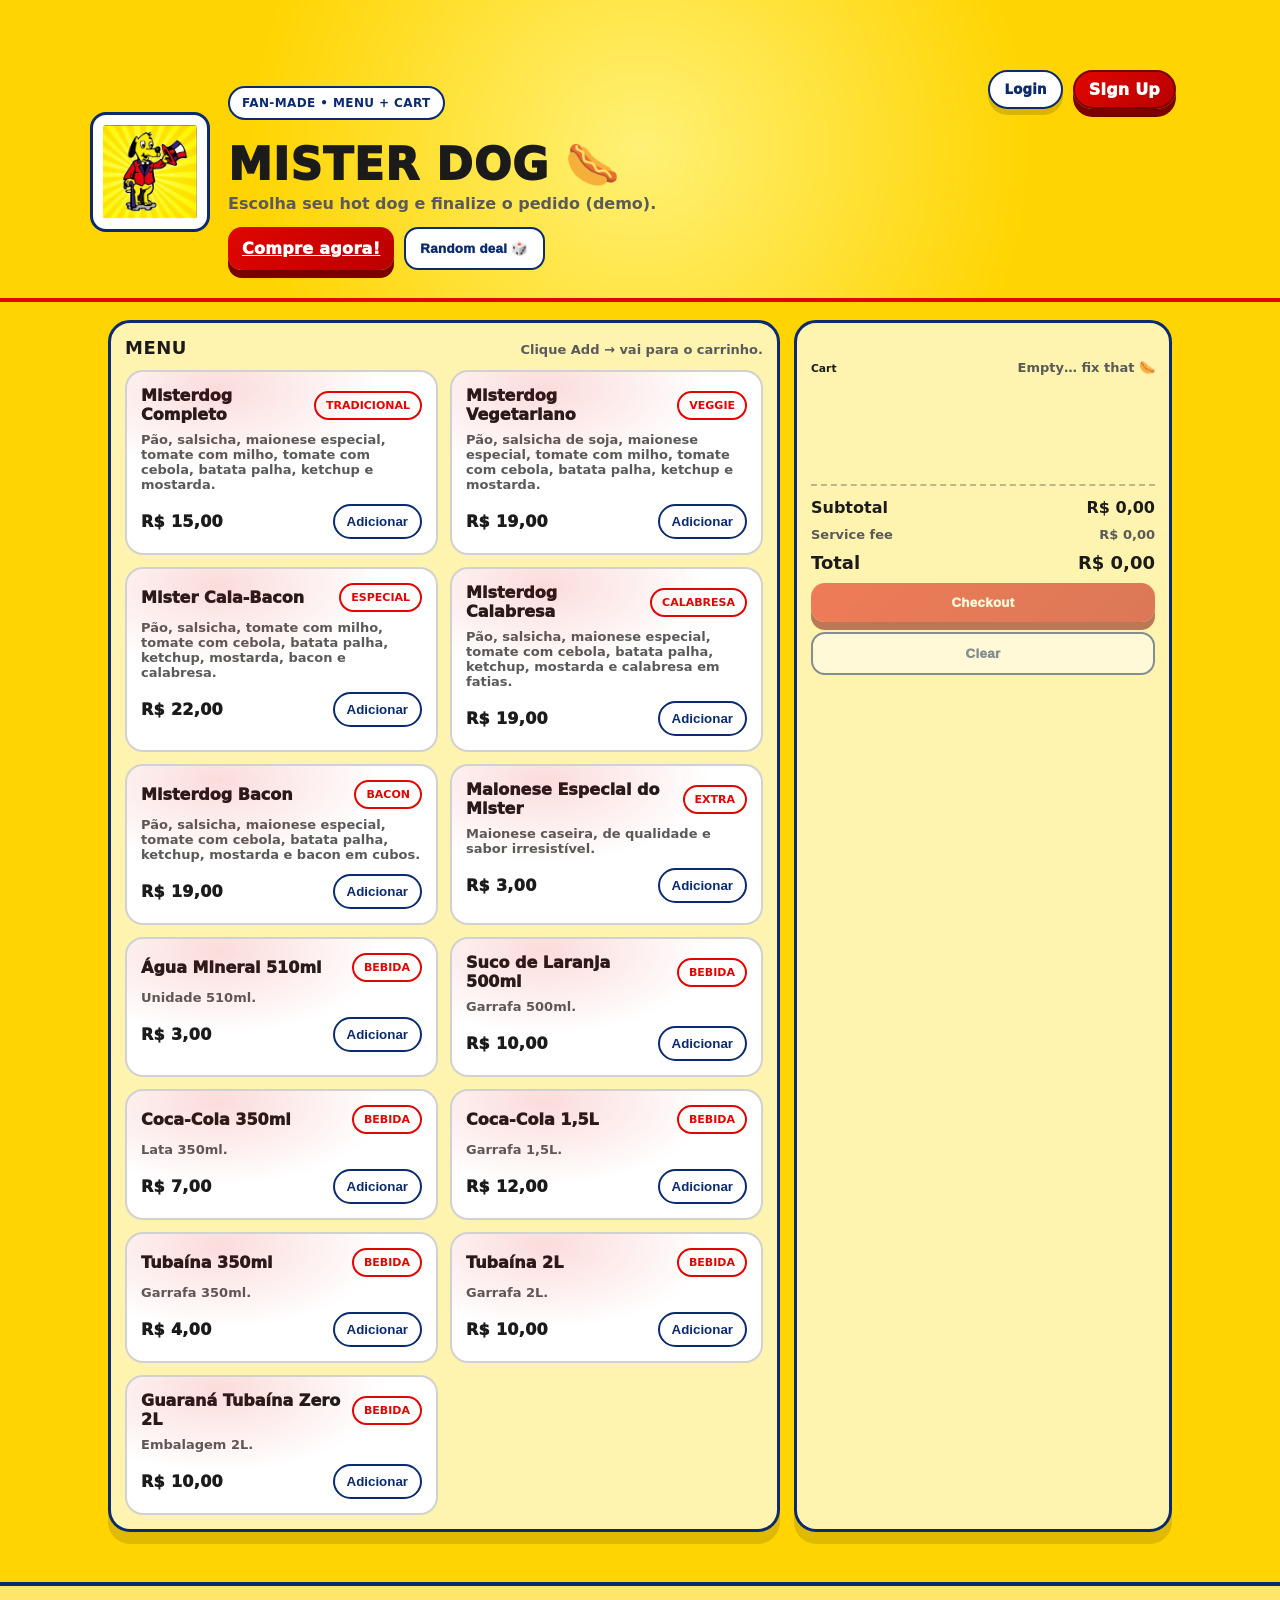
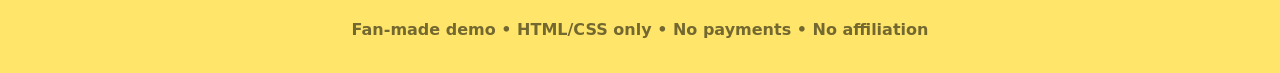
==== Profile.html @ 5fe1549b "Add files via upload" ====
<!doctype html>
<html lang="en">
<head>
  <meta charset="utf-8" />
  <meta name="viewport" content="width=device-width, initial-scale=1" />
  <title>Profile • Mister Dog</title>
  <link rel="stylesheet" href="style.css" />
</head>
<body>

  <header class="hero">
    <div class="hero-inner">
      <div class="brand">
        <img class="brand-logo" src="logo.png" alt="Mister Dog mascot">
        <div class="brand-text">
          <p class="badge">FAN-MADE • PROFILE</p>
          <h1>YOUR PROFILE 👤</h1>
          <p class="sub" id="profileSub">Loading user…</p>

          <div class="hero-actions">
            <a class="btn ghost" href="./index.html">← Back to Menu</a>
            <button class="btn" id="logoutBtn" type="button">Logout</button>
          </div>
        </div>
      </div>
    </div>
  </header>

  <main class="layout" style="grid-template-columns:1fr;">

    <!-- ORDERS -->
    <section class="panel">
      <div class="panel-head">
        <h2>Orders</h2>
        <p>Your future masterpiece of food history.</p>
      </div>

      <div id="ordersBox" class="cart-items">
        <p class="muted">No orders yet. Go buy imaginary hot dogs first 🌭</p>
      </div>
    </section>

    <!-- ADDRESSES -->
    <section class="panel">
      <div class="panel-head">
        <h2>Addresses</h2>
        <p>Where the (demo) delivery would go.</p>
      </div>

      <div id="addressesBox" class="cart-items"></div>

      <button class="btn full" id="addressBtn" type="button">Add Address</button>

      <!-- Form appears BELOW the button -->
      <div class="builder" id="addressFormWrap" style="display:none;">
        <div class="panel-head" style="margin-bottom:10px;">
          <h2 style="font-size:16px;">Address</h2>
          <p>Save where you want delivery.</p>
        </div>

        <form id="addressForm" class="form">
          <label class="field">
            <span>Street</span>
            <input id="addrStreet" type="text" placeholder="Rua Exemplo, 123" required />
          </label>

          <label class="field">
            <span>City</span>
            <input id="addrCity" type="text" placeholder="Sorocaba" required />
          </label>

          <label class="field">
            <span>ZIP</span>
            <input id="addrZip" type="text" placeholder="18000-000" required />
          </label>

          <div style="display:flex; gap:10px; flex-wrap:wrap;">
            <button class="btn" type="submit">Save Address</button>
            <button class="btn ghost" id="cancelAddress" type="button">Cancel</button>
          </div>
        </form>
      </div>
    </section>

  </main>

  <footer class="footer">
    <p>Fan-made demo • No payments • No affiliation</p>
  </footer>

  <script>
    // ----- AUTH GUARD -----
    const userRaw = localStorage.getItem("user");
    if (!userRaw) window.location.assign("./index.html");
    const user = JSON.parse(userRaw);

    // Show user
    document.getElementById("profileSub").textContent =
      `Logged in as ${user.name} (${user.email}) • Provider: ${user.provider}`;

    // Logout
    document.getElementById("logoutBtn").addEventListener("click", () => {
      localStorage.removeItem("user");
      window.location.assign("./index.html");
    });

    // ===== ADDRESS SYSTEM (LIST) =====
    const addressBtn = document.getElementById("addressBtn");
    const addressesBox = document.getElementById("addressesBox");

    const addressFormWrap = document.getElementById("addressFormWrap");
    const addressForm = document.getElementById("addressForm");
    const cancelAddress = document.getElementById("cancelAddress");

    const addrStreet = document.getElementById("addrStreet");
    const addrCity = document.getElementById("addrCity");
    const addrZip = document.getElementById("addrZip");

    const addressKey = `addresses_${user.email}`;
    let addresses = JSON.parse(localStorage.getItem(addressKey) || "[]");

    function renderAddresses() {
      if (addresses.length === 0) {
        addressesBox.innerHTML = `<p class="muted">No addresses yet. Add one below 👇</p>`;
        addressBtn.textContent = "Add Address";
        return;
      }

      addressBtn.textContent = "Change Addresses";

      addressesBox.innerHTML = addresses.map((a, idx) => `
        <div class="card">
          <div class="card-top">
            <h3>${escapeHtml(a.street)}</h3>
            <span class="tag">#${idx + 1}</span>
          </div>
          <p>${escapeHtml(a.city)} • ${escapeHtml(a.zip)}</p>
          <div class="price">
            <span class="muted">Saved</span>
            <button class="pill" type="button" data-remove-address="${idx}">Remove</button>
          </div>
        </div>
      `).join("");
    }

    function openAddressForm() {
      addressFormWrap.style.display = "block";
      addrStreet.focus();
    }

    function closeAddressForm() {
      addressFormWrap.style.display = "none";
      addressForm.reset();
    }

    // Toggle form
    addressBtn.addEventListener("click", () => {
      const isHidden = addressFormWrap.style.display === "none";
      if (isHidden) openAddressForm();
      else closeAddressForm();
    });

    cancelAddress.addEventListener("click", closeAddressForm);

    // Save address
    addressForm.addEventListener("submit", (e) => {
      e.preventDefault();

      addresses.push({
        street: addrStreet.value.trim(),
        city: addrCity.value.trim(),
        zip: addrZip.value.trim()
      });

      localStorage.setItem(addressKey, JSON.stringify(addresses));
      renderAddresses();
      closeAddressForm();
    });

    // Remove address (delegation)
    document.addEventListener("click", (e) => {
      const btn = e.target.closest("[data-remove-address]");
      if (!btn) return;

      const idx = Number(btn.dataset.removeAddress);
      if (Number.isNaN(idx)) return;

      addresses.splice(idx, 1);
      localStorage.setItem(addressKey, JSON.stringify(addresses));
      renderAddresses();
    });

    // Tiny safety: avoid injecting raw HTML from inputs
    function escapeHtml(str) {
      return String(str)
        .replaceAll("&", "&amp;")
        .replaceAll("<", "&lt;")
        .replaceAll(">", "&gt;")
        .replaceAll('"', "&quot;")
        .replaceAll("'", "&#039;");
    }

    renderAddresses();
  </script>

</body>
</html>
---- style.css ----
*{ box-sizing:border-box; }
body{
  margin:0;
  font-family:system-ui,-apple-system,Segoe UI,Roboto,Arial;
  color: #1b1b1b;
  background:#ffd400;
}

:root{
  --bg:#ffd400;
  --panel:#fff3b0;
  --text:#1b1b1b;
  --muted:#5a5a5a;
  --line:rgba(0,0,0,.16);

  --accent:#e10600;   /* red jacket */
  --accent2:#0b2a6f;  /* blue details */
}

.hero{
  padding:56px 18px 28px;
  background: radial-gradient(circle at center, #fff176 0%, #ffd400 60%);
  border-bottom:4px solid var(--accent);
}

.hero-inner{
  max-width:1100px;
  margin:0 auto;
}

.brand{
  display:flex;
  gap:18px;
  align-items:center;
  flex-wrap:wrap;
}

.brand-logo{
    width:120px;
    height:auto;
    display:block;
  
    background:#fff;
    padding:10px;
    border-radius:16px;
    border:3px solid var(--accent2);
  }
  

.badge{
  display:inline-block;
  padding:8px 12px;
  border:2px solid var(--accent2);
  border-radius:999px;
  background:white;
  color:var(--accent2);
  font-size:12px;
  font-weight:900;
  letter-spacing:.4px;
}

h1{
  margin:10px 0 6px;
  font-size:44px;
  line-height:1.05;
  font-weight:1000;
  letter-spacing:1px;
  text-transform:uppercase;
}

.sub{
  margin:0 0 14px;
  color:var(--muted);
  font-weight:600;
}

.hero-actions{
  display:flex;
  gap:10px;
  flex-wrap:wrap;
}

.layout{
  max-width:1100px;
  margin:18px auto 50px;
  padding:0 18px;
  display:grid;
  grid-template-columns: 1.6fr .9fr;
  gap:14px;
}
@media (max-width: 950px){
  .layout{ grid-template-columns:1fr; }
}

.panel{
  background:var(--panel);
  border:3px solid var(--accent2);
  border-radius:22px;
  padding:14px;
  box-shadow:0 12px 0 rgba(0,0,0,.12);
}

.panel-head{
  display:flex;
  align-items:baseline;
  justify-content:space-between;
  gap:10px;
  margin-bottom:12px;
}
.panel-head h2{
  margin:0;
  font-size:18px;
  font-weight:900;
  text-transform:uppercase;
  letter-spacing:.5px;
}
.panel-head p{
  margin:0;
  color:var(--muted);
  font-size:13px;
  font-weight:600;
}

.grid{
  display:grid;
  grid-template-columns:repeat(2,minmax(0,1fr));
  gap:12px;
}
@media (max-width: 560px){
  .grid{ grid-template-columns:1fr; }
}

.card{
  border:2px solid rgba(0,0,0,.18);
  border-radius:18px;
  padding:14px;
  background:white;
  position:relative;
  overflow:hidden;
}
.card:before{
  content:"";
  position:absolute;
  inset:-2px;
  background: radial-gradient(280px 140px at 30% 10%, rgba(225,6,0,.14), transparent 60%);
  pointer-events:none;
}

.card-top{
  display:flex;
  align-items:center;
  justify-content:space-between;
  gap:10px;
}
.card h3{
  margin:0;
  font-size:16px;
  font-weight:1000;
}
.card p{
  margin:8px 0 12px;
  color:var(--muted);
  font-size:13px;
  font-weight:600;
}

.tag{
  font-size:11px;
  font-weight:900;
  padding:6px 10px;
  border-radius:999px;
  border:2px solid var(--accent);
  color:var(--accent);
  background:#fff;
}

.price{
  display:flex;
  align-items:center;
  justify-content:space-between;
  gap:10px;
}

.money{
  font-weight:1000;
  letter-spacing:.3px;
}

.btn{
  border:0;
  cursor:pointer;
  border-radius:14px;
  padding:12px 14px;
  font-weight:1000;
  letter-spacing:.3px;
  background:linear-gradient(135deg,var(--accent),#b80000);
  color:white;
  box-shadow:0 8px 0 #7a0000;
}
.btn:active{
  transform:translateY(2px);
  box-shadow:0 4px 0 #7a0000;
}
.btn.full{ width:100%; }
.btn:disabled{ opacity:.5; cursor:not-allowed; }

.btn.ghost{
  background:white;
  color:var(--accent2);
  border:2px solid var(--accent2);
  box-shadow:none;
}

.pill{
  border:2px solid var(--accent2);
  background:white;
  color:var(--accent2);
  padding:8px 12px;
  border-radius:999px;
  cursor:pointer;
  font-weight:900;
}
.pill:active{ transform:translateY(1px); }

.cart-items{
  display:flex;
  flex-direction:column;
  gap:10px;
  min-height:60px;
}
.cart-footer{
  border-top:2px dashed rgba(0,0,0,.25);
  margin-top:12px;
  padding-top:12px;
  display:flex;
  flex-direction:column;
  gap:10px;
}
.row{
  display:flex;
  justify-content:space-between;
  align-items:center;
  font-weight:800;
}
.row.small{ color:var(--muted); font-size:13px; font-weight:700; }
.row.total{ font-size:18px; }

.builder{
  margin-top:14px;
  border-top:2px dashed rgba(0,0,0,.25);
  padding-top:14px;
}

.builder-grid{
  display:grid;
  grid-template-columns:repeat(2,minmax(0,1fr));
  gap:12px;
}
@media (max-width: 700px){
  .builder-grid{ grid-template-columns:1fr; }
}

.field{ display:flex; flex-direction:column; gap:6px; }
.field span{ color:var(--muted); font-size:13px; font-weight:800; }

select{
  background:white;
  border:2px solid rgba(0,0,0,.18);
  color:var(--text);
  padding:10px;
  border-radius:12px;
  font-weight:800;
}

.checks{
  display:flex;
  flex-wrap:wrap;
  gap:8px;
}

.check{
  display:flex;
  gap:8px;
  align-items:center;
  border:2px solid rgba(0,0,0,.18);
  background:white;
  padding:8px 10px;
  border-radius:12px;
  font-weight:800;
}

.check input{ accent-color: var(--accent); }

.builder-footer{
  display:flex;
  justify-content:space-between;
  align-items:flex-end;
  margin:12px 0;
  gap:10px;
}
.muted{ color:var(--muted); font-size:12px; font-weight:800; }
.summary{ font-weight:1000; }
.right{ text-align:right; }

.footer{
  padding:18px;
  text-align:center;
  color:rgba(0,0,0,.55);
  font-weight:800;
  border-top:4px solid var(--accent2);
  background:#ffe66b;
}

/* ===== MODAL ===== */
.modal {
  position: fixed;
  inset: 0;
  display: none;
  z-index: 9999;
}

.modal.show { display: block; }

.modal-backdrop{
  position:absolute;
  inset:0;
  background: rgba(0,0,0,.55);
}

.modal-card{
  position: relative;
  max-width: 520px;
  margin: 10vh auto;
  background: var(--panel);
  border: 3px solid var(--accent2);
  border-radius: 22px;
  box-shadow: 0 14px 0 rgba(0,0,0,.18);
  padding: 14px;
}

.modal-head{
  display:flex;
  justify-content:space-between;
  align-items:center;
  gap:10px;
  margin-bottom: 10px;
}

.modal-body {
  display:flex;
  flex-direction:column;
  gap:18px;
}

.summary-box{
  background:white;
  border:2px solid rgba(0,0,0,.18);
  border-radius: 16px;
  padding: 12px;
}

.form input{
  background:white;
  border:2px solid rgba(0,0,0,.18);
  color: var(--text);
  padding:10px;
  border-radius:12px;
  font-weight:800;
}

.disclaimer {
  margin-top: 24px;
}

.form {
  display: flex;
  flex-direction: column;
  gap: 16px;   /* this controls vertical spacing */
}

.form button {
  margin-top: 12px;
}

/* ===== TOP NAV (LOGIN / SIGNUP) ===== */
.top-nav{
  display:flex;
  justify-content:flex-end;
  align-items:center;
  margin-bottom:18px;
}

.auth-buttons{
  display:flex;
  gap:10px;
}

/* Base auth button style (matches site aesthetic) */
.auth-btn{
  font-weight:900;
  letter-spacing:.3px;
  border-radius:14px;
  padding:10px 16px;
  cursor:pointer;
  transition: all .15s ease;
  border:3px solid var(--accent2);
  font-family:inherit;
}

/* Login (ghost style like your existing buttons) */
.auth-btn.login{
  background:white;
  color:var(--accent2);
  box-shadow:0 6px 0 rgba(0,0,0,.15);
}

.auth-btn.login:hover{
  transform:translateY(-1px);
  box-shadow:0 8px 0 rgba(0,0,0,.18);
}

/* Sign Up (primary Mister Dog vibe) */
.auth-btn.signup{
  background:linear-gradient(135deg,var(--accent),#b80000);
  color:white;
  border-color:#7a0000;
  box-shadow:0 8px 0 #7a0000;
}

.auth-btn.signup:hover{
  transform:translateY(-1px);
}

.auth-btn.signup:active{
  transform:translateY(2px);
  box-shadow:0 4px 0 #7a0000;
}

/* Mobile responsiveness */
@media (max-width: 560px){
  .top-nav{
    justify-content:center;
  }
}

/* Make hero-inner a positioning anchor */
.hero-inner{
  position: relative;
}

/* AUTH buttons pinned to top-right */
.auth-buttons{
  position: absolute;
  top: 14px;
  right: 14px;
  display: flex;
  gap: 10px;
  z-index: 10;
}

/* Base style: matches your chunky, bold UI */
.auth-btn{
  border: 2px solid var(--accent2);
  background: #fff;
  color: var(--accent2);
  padding: 8px 14px;
  border-radius: 999px;
  font-weight: 1000;
  letter-spacing: .2px;
  cursor: pointer;
  box-shadow: 0 6px 0 rgba(0,0,0,.12);
  transition: transform .12s ease, box-shadow .12s ease, filter .12s ease;
  font-family: inherit;
}

.auth-btn:hover{
  transform: translateY(-1px);
  box-shadow: 0 8px 0 rgba(0,0,0,.14);
  filter: brightness(1.02);
}

.auth-btn:active{
  transform: translateY(2px);
  box-shadow: 0 4px 0 rgba(0,0,0,.12);
}

/* Login: clean ghost vibe */
.auth-btn.login{
  background: white;
}

/* Sign up: brand red, like your main CTA */
.auth-btn.signup{
  background: linear-gradient(135deg, var(--accent), #b80000);
  color: white;
  border-color: #7a0000;
  box-shadow: 0 8px 0 #7a0000;
}

.auth-btn.signup:hover{
  filter: brightness(1.03);
}

.auth-btn.signup:active{
  box-shadow: 0 4px 0 #7a0000;
}

/* Mobile: keep it from overlapping the title too hard */
@media (max-width: 560px){
  .auth-buttons{
    top: 10px;
    right: 10px;
  }
  .auth-btn{
    padding: 7px 12px;
    font-size: 13px;
  }
}

.auth-btn{
  display: inline-flex;
  align-items: center;
  justify-content: center;
  text-decoration: none; /* removes underline for <a> */
}

/* GOOGLE LOGIN BUTTON */
.google-btn{
  display:flex;
  align-items:center;
  justify-content:center;
  gap:10px;
  width:100%;
  padding:12px;
  border-radius:14px;
  border:2px solid #dadce0;
  background:white;
  color:#1b1b1b;
  font-weight:900;
  cursor:pointer;
  box-shadow:0 6px 0 rgba(0,0,0,.12);
  transition: transform .12s ease, box-shadow .12s ease;
}

.google-btn img{
  width:20px;
  height:20px;
}

.google-btn:hover{
  transform:translateY(-1px);
  box-shadow:0 8px 0 rgba(0,0,0,.14);
}

.google-btn:active{
  transform:translateY(2px);
  box-shadow:0 4px 0 rgba(0,0,0,.12);
}

.divider{
  text-align:center;
  font-weight:800;
  color:var(--muted);
  margin:4px 0;
}

.google-btn{
  display:flex;
  align-items:center;
  justify-content:center;
  gap:10px;
  width:100%;
  padding:12px;
  border-radius:14px;
  border:2px solid #dadce0;
  background:white;
  color:#1b1b1b;
  font-weight:900;
  cursor:pointer;
  box-shadow:0 6px 0 rgba(0,0,0,.12);
  transition: transform .12s ease, box-shadow .12s ease;
}

.google-btn img{
  width:20px;
  height:20px;
}

.divider{
  text-align:center;
  font-weight:800;
  color:var(--muted);
  margin:4px 0;
}
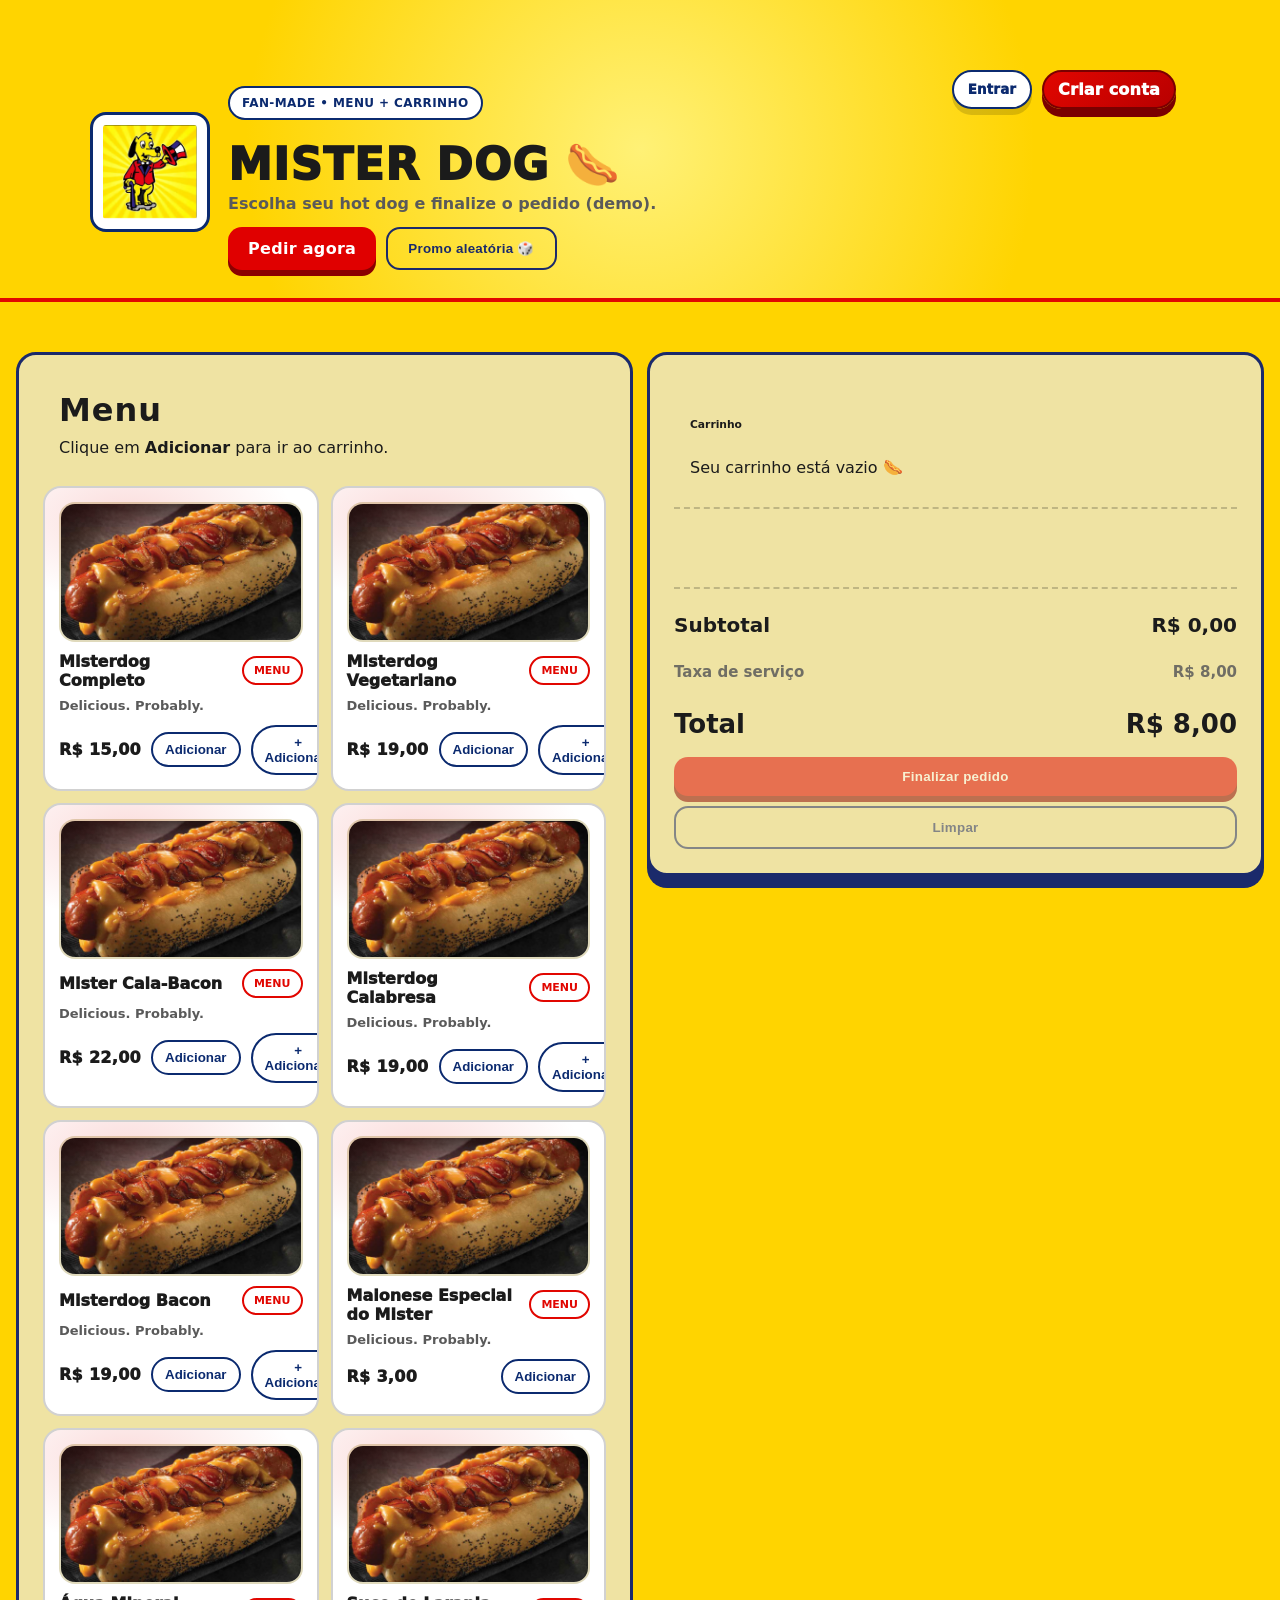
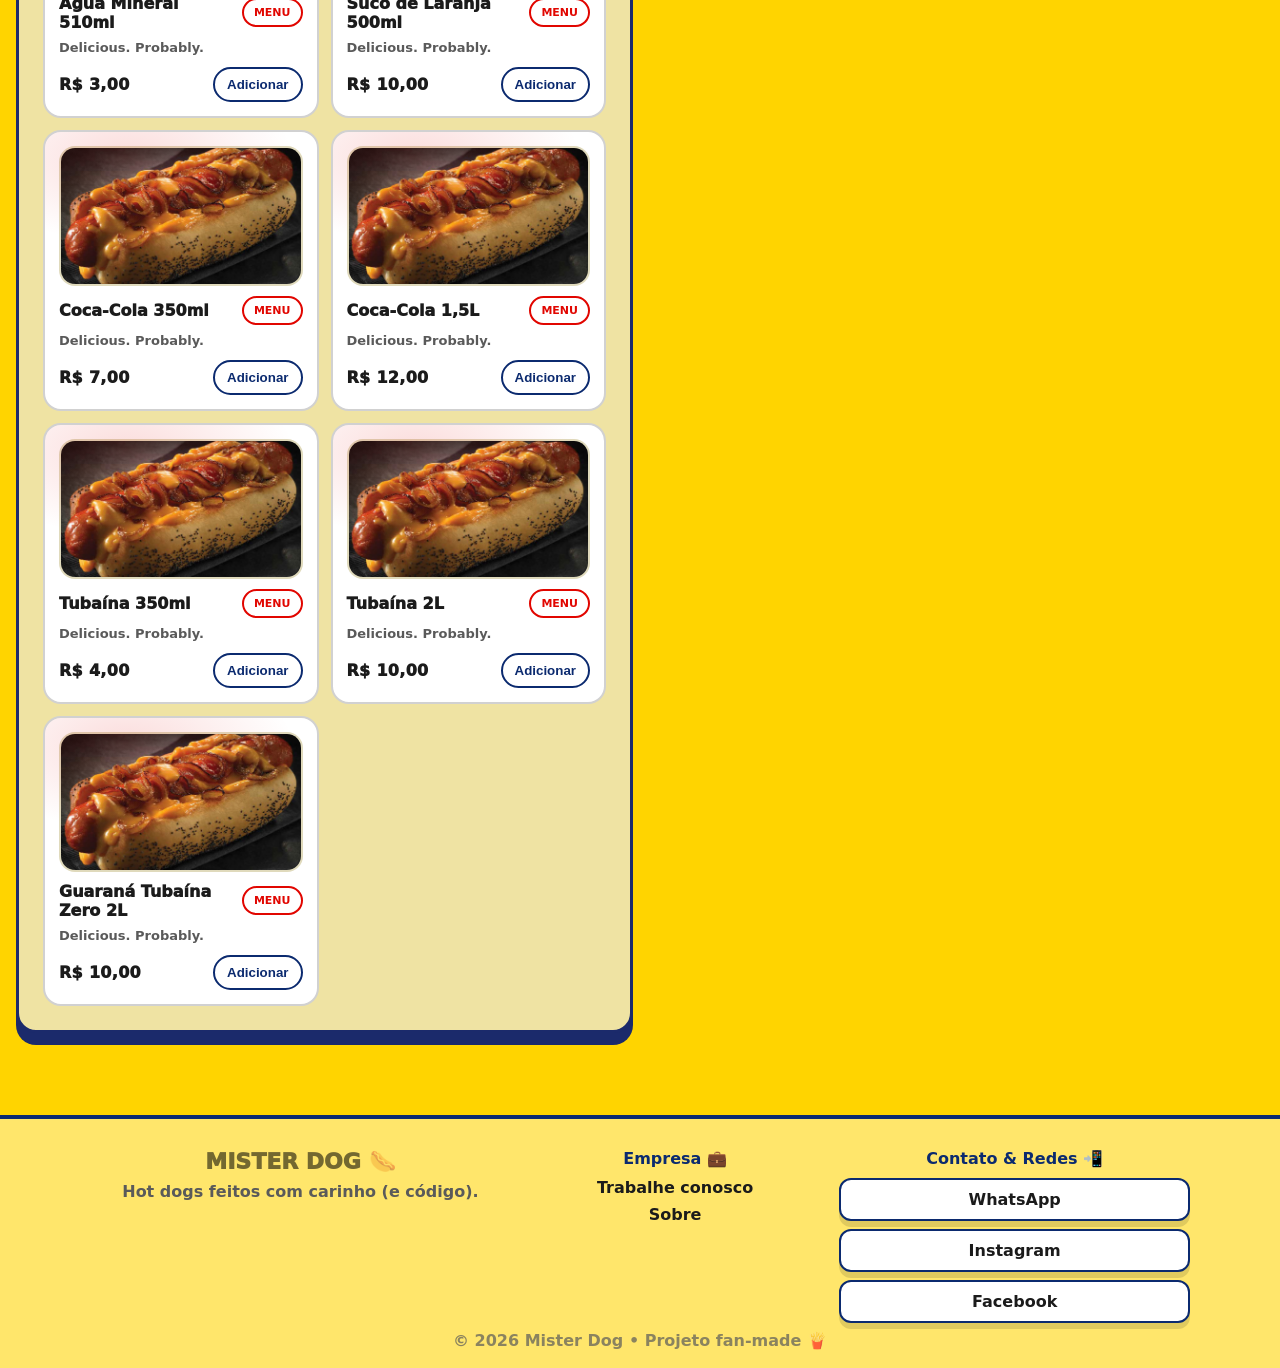
==== commit b18dbd5c: "Add files via upload" ====
--- a/Profile.html
+++ b/Profile.html
@@ -1,207 +1,315 @@
 <!doctype html>
-<html lang="en">
+<html lang="pt-BR">
 <head>
   <meta charset="utf-8" />
   <meta name="viewport" content="width=device-width, initial-scale=1" />
-  <title>Profile • Mister Dog</title>
+  <title>Perfil • Mister Dog</title>
   <link rel="stylesheet" href="style.css" />
 </head>
 <body>
 
-  <header class="hero">
-    <div class="hero-inner">
-      <div class="brand">
-        <img class="brand-logo" src="logo.png" alt="Mister Dog mascot">
-        <div class="brand-text">
-          <p class="badge">FAN-MADE • PROFILE</p>
-          <h1>YOUR PROFILE 👤</h1>
-          <p class="sub" id="profileSub">Loading user…</p>
-
-          <div class="hero-actions">
-            <a class="btn ghost" href="./index.html">← Back to Menu</a>
-            <button class="btn" id="logoutBtn" type="button">Logout</button>
-          </div>
+<header class="hero">
+  <div class="hero-inner">
+    <div class="brand">
+      <img class="brand-logo" src="logo.png" alt="Mascote do Mister Dog">
+      <div class="brand-text">
+        <p class="badge">FAN-MADE • PERFIL</p>
+        <h1>SEU PERFIL 👤</h1>
+        <p class="sub" id="profileSub">Carregando usuário…</p>
+
+        <div class="hero-actions">
+          <a class="btn ghost" href="./index.html">← Voltar ao menu</a>
+          <button class="btn" id="logoutBtn" type="button">Sair</button>
         </div>
       </div>
     </div>
-  </header>
-
-  <main class="layout" style="grid-template-columns:1fr;">
-
-    <!-- ORDERS -->
-    <section class="panel">
-      <div class="panel-head">
-        <h2>Orders</h2>
-        <p>Your future masterpiece of food history.</p>
-      </div>
-
-      <div id="ordersBox" class="cart-items">
-        <p class="muted">No orders yet. Go buy imaginary hot dogs first 🌭</p>
-      </div>
-    </section>
-
-    <!-- ADDRESSES -->
-    <section class="panel">
-      <div class="panel-head">
-        <h2>Addresses</h2>
-        <p>Where the (demo) delivery would go.</p>
-      </div>
-
-      <div id="addressesBox" class="cart-items"></div>
-
-      <button class="btn full" id="addressBtn" type="button">Add Address</button>
-
-      <!-- Form appears BELOW the button -->
-      <div class="builder" id="addressFormWrap" style="display:none;">
-        <div class="panel-head" style="margin-bottom:10px;">
-          <h2 style="font-size:16px;">Address</h2>
-          <p>Save where you want delivery.</p>
-        </div>
-
-        <form id="addressForm" class="form">
-          <label class="field">
-            <span>Street</span>
-            <input id="addrStreet" type="text" placeholder="Rua Exemplo, 123" required />
-          </label>
-
-          <label class="field">
-            <span>City</span>
-            <input id="addrCity" type="text" placeholder="Sorocaba" required />
-          </label>
-
-          <label class="field">
-            <span>ZIP</span>
-            <input id="addrZip" type="text" placeholder="18000-000" required />
-          </label>
-
-          <div style="display:flex; gap:10px; flex-wrap:wrap;">
-            <button class="btn" type="submit">Save Address</button>
-            <button class="btn ghost" id="cancelAddress" type="button">Cancel</button>
-          </div>
-        </form>
-      </div>
-    </section>
-
-  </main>
-
-  <footer class="footer">
-    <p>Fan-made demo • No payments • No affiliation</p>
-  </footer>
-
-  <script>
-    // ----- AUTH GUARD -----
-    const userRaw = localStorage.getItem("user");
-    if (!userRaw) window.location.assign("./index.html");
-    const user = JSON.parse(userRaw);
-
-    // Show user
-    document.getElementById("profileSub").textContent =
-      `Logged in as ${user.name} (${user.email}) • Provider: ${user.provider}`;
-
-    // Logout
-    document.getElementById("logoutBtn").addEventListener("click", () => {
-      localStorage.removeItem("user");
-      window.location.assign("./index.html");
-    });
-
-    // ===== ADDRESS SYSTEM (LIST) =====
-    const addressBtn = document.getElementById("addressBtn");
-    const addressesBox = document.getElementById("addressesBox");
-
-    const addressFormWrap = document.getElementById("addressFormWrap");
-    const addressForm = document.getElementById("addressForm");
-    const cancelAddress = document.getElementById("cancelAddress");
-
-    const addrStreet = document.getElementById("addrStreet");
-    const addrCity = document.getElementById("addrCity");
-    const addrZip = document.getElementById("addrZip");
-
-    const addressKey = `addresses_${user.email}`;
-    let addresses = JSON.parse(localStorage.getItem(addressKey) || "[]");
-
-    function renderAddresses() {
-      if (addresses.length === 0) {
-        addressesBox.innerHTML = `<p class="muted">No addresses yet. Add one below 👇</p>`;
-        addressBtn.textContent = "Add Address";
-        return;
-      }
-
-      addressBtn.textContent = "Change Addresses";
-
-      addressesBox.innerHTML = addresses.map((a, idx) => `
-        <div class="card">
-          <div class="card-top">
-            <h3>${escapeHtml(a.street)}</h3>
-            <span class="tag">#${idx + 1}</span>
-          </div>
-          <p>${escapeHtml(a.city)} • ${escapeHtml(a.zip)}</p>
-          <div class="price">
-            <span class="muted">Saved</span>
-            <button class="pill" type="button" data-remove-address="${idx}">Remove</button>
-          </div>
-        </div>
-      `).join("");
+  </div>
+</header>
+
+<!-- PEDIDOS -->
+<section class="panel" style="max-width:900px; margin:24px auto;">
+  <div class="panel-head">
+    <h2>Seus Pedidos 🧾</h2>
+    <p class="muted">Salvos localmente (demo). Mais recentes primeiro.</p>
+  </div>
+
+  <div id="ordersList" class="orders-scroll"></div>
+
+  <div style="margin-top:14px;">
+    <button class="btn ghost" id="clearOrdersBtn" type="button">
+      Limpar meus pedidos
+    </button>
+  </div>
+</section>
+
+<main class="layout" style="grid-template-columns:1fr;">
+
+<section class="panel">
+  <div class="panel-head">
+    <h2>Endereços</h2>
+    <p>Entrega disponível apenas em Itapetininga (demo).</p>
+  </div>
+
+  <div id="addressesBox"></div>
+
+  <div class="builder" id="addressFormWrap" style="display:none;">
+    <div class="panel-head" style="margin-bottom:10px;">
+      <h2 style="font-size:16px;">Novo endereço</h2>
+      <p>Salve onde você quer receber a entrega.</p>
+    </div>
+
+    <form id="addressForm" class="form">
+
+      <label class="field">
+        <span>Rua</span>
+        <input id="addrStreet" type="text" required />
+      </label>
+
+      <label class="field">
+        <span>Número</span>
+        <input id="addrNumber" type="text" required />
+      </label>
+
+      <label class="field">
+        <span>Complemento (opcional)</span>
+        <input id="addrComplement" type="text" />
+      </label>
+
+      <label class="field">
+        <span>Bairro</span>
+        <input id="addrNeighborhood" type="text" required />
+      </label>
+
+      <label class="field">
+        <span>CEP</span>
+        <input id="addrZip" type="text" required />
+      </label>
+
+      <div style="display:flex; gap:10px;">
+        <button class="btn" type="submit">Salvar endereço</button>
+        <button class="btn ghost" id="cancelAddress" type="button">Cancelar</button>
+      </div>
+
+    </form>
+  </div>
+</section>
+
+</main>
+
+<footer class="footer">
+  <div class="footer-inner">
+    <div class="footer-brand">
+      <h3>MISTER DOG 🌭</h3>
+      <p>Hot dogs feitos com carinho (e código).</p>
+    </div>
+  </div>
+  <p class="footer-copy">
+    © 2026 Mister Dog • Projeto fan-made 🍟
+  </p>
+</footer>
+
+<script>
+/* ============================
+   AUTH GUARD
+============================ */
+const userRaw = localStorage.getItem("user");
+if (!userRaw) window.location.assign("./index.html");
+
+const user = JSON.parse(userRaw);
+const emailKey = (user.email || "").toLowerCase();
+
+document.getElementById("profileSub").textContent =
+  `Conectado como ${user.name} (${user.email}) • Método: ${user.provider}`;
+
+document.getElementById("logoutBtn").addEventListener("click", () => {
+  localStorage.removeItem("user");
+  window.location.assign("./index.html");
+});
+
+/* ============================
+   HELPERS
+============================ */
+function formatBRL(v){
+  return Number(v||0).toLocaleString("pt-BR",{style:"currency",currency:"BRL"});
+}
+
+function escapeHtml(str){
+  return String(str)
+    .replaceAll("&","&amp;")
+    .replaceAll("<","&lt;")
+    .replaceAll(">","&gt;")
+    .replaceAll('"',"&quot;")
+    .replaceAll("'","&#039;");
+}
+
+/* ============================
+   PEDIDOS
+============================ */
+const ordersKey = `orders_${emailKey}`;
+const ordersList = document.getElementById("ordersList");
+
+function renderOrders(){
+  const orders = JSON.parse(localStorage.getItem(ordersKey)||"[]");
+
+  if(!orders.length){
+    ordersList.innerHTML =
+      `<p class="muted">Nenhum pedido ainda 🌭</p>`;
+    return;
+  }
+
+  ordersList.innerHTML="";
+
+  orders.forEach(o=>{
+    const card=document.createElement("div");
+    card.className="card";
+    card.style.marginBottom="12px";
+
+    const items=(o.items||[])
+      .map(i=>`${i.name} x${i.quantity}`)
+      .join(", ");
+
+    card.innerHTML=`
+      <div class="card-top">
+        <h3>${escapeHtml(o.orderId)}</h3>
+        <span class="tag">${new Date(o.createdAt).toLocaleString()}</span>
+      </div>
+      <p><strong>Itens:</strong> ${escapeHtml(items)}</p>
+      <p><strong>Total:</strong> ${formatBRL(o.totals?.total)}</p>
+    `;
+
+    ordersList.appendChild(card);
+  });
+}
+
+document.getElementById("clearOrdersBtn")
+.addEventListener("click",()=>{
+  localStorage.removeItem(ordersKey);
+  renderOrders();
+});
+
+renderOrders();
+
+/* ============================
+   ENDEREÇOS
+============================ */
+const addressKey=`addresses_${emailKey}`;
+const MAX_ADDRESSES=3;
+
+let addresses=JSON.parse(localStorage.getItem(addressKey)||"[]");
+let editingIndex=null;
+
+const addressesBox=document.getElementById("addressesBox");
+const formWrap=document.getElementById("addressFormWrap");
+const form=document.getElementById("addressForm");
+const cancelBtn=document.getElementById("cancelAddress");
+
+const street=document.getElementById("addrStreet");
+const number=document.getElementById("addrNumber");
+const complement=document.getElementById("addrComplement");
+const neighborhood=document.getElementById("addrNeighborhood");
+const zip=document.getElementById("addrZip");
+
+function openForm(){ formWrap.style.display="block"; }
+function closeForm(){ formWrap.style.display="none"; form.reset(); }
+
+function renderAddresses(){
+  if(!addresses.length){
+    addressesBox.innerHTML=`
+      <p class="muted">Nenhum endereço salvo.</p>
+      <button class="btn full" id="btnAddFirst">Novo endereço</button>
+    `;
+    document.getElementById("btnAddFirst")
+      .addEventListener("click",()=>{
+        editingIndex=null;
+        openForm();
+      });
+    return;
+  }
+
+  addressesBox.innerHTML=addresses.map((a,i)=>`
+    <div class="card" style="margin-bottom:12px;">
+      <div class="card-top">
+        <h3>${escapeHtml(a.street)}</h3>
+        <span class="tag">#${i+1}</span>
+      </div>
+      <p>
+        ${escapeHtml(a.number)}<br>
+        ${escapeHtml(a.neighborhood)}<br>
+        ${escapeHtml(a.zip)}
+      </p>
+      <div class="price" style="display:flex; gap:10px; justify-content:flex-end;">
+        <button class="pill" data-edit="${i}">Editar</button>
+        <button class="pill" data-remove="${i}">Remover</button>
+      </div>
+    </div>
+  `).join("");
+
+  if(addresses.length<MAX_ADDRESSES){
+    addressesBox.insertAdjacentHTML("beforeend",
+      `<button class="btn full" id="btnAddNew">Novo endereço</button>`
+    );
+    document.getElementById("btnAddNew")
+      .addEventListener("click",()=>{
+        editingIndex=null;
+        openForm();
+      });
+  }
+}
+
+form.addEventListener("submit",e=>{
+  e.preventDefault();
+
+  const newAddr={
+    street:street.value.trim(),
+    number:number.value.trim(),
+    complement:complement.value.trim(),
+    neighborhood:neighborhood.value.trim(),
+    zip:zip.value.trim()
+  };
+
+  if(editingIndex!==null){
+    addresses[editingIndex]=newAddr;
+  }else{
+    if(addresses.length>=MAX_ADDRESSES){
+      alert(`Você pode salvar até ${MAX_ADDRESSES} endereços.`);
+      return;
     }
-
-    function openAddressForm() {
-      addressFormWrap.style.display = "block";
-      addrStreet.focus();
-    }
-
-    function closeAddressForm() {
-      addressFormWrap.style.display = "none";
-      addressForm.reset();
-    }
-
-    // Toggle form
-    addressBtn.addEventListener("click", () => {
-      const isHidden = addressFormWrap.style.display === "none";
-      if (isHidden) openAddressForm();
-      else closeAddressForm();
-    });
-
-    cancelAddress.addEventListener("click", closeAddressForm);
-
-    // Save address
-    addressForm.addEventListener("submit", (e) => {
-      e.preventDefault();
-
-      addresses.push({
-        street: addrStreet.value.trim(),
-        city: addrCity.value.trim(),
-        zip: addrZip.value.trim()
-      });
-
-      localStorage.setItem(addressKey, JSON.stringify(addresses));
-      renderAddresses();
-      closeAddressForm();
-    });
-
-    // Remove address (delegation)
-    document.addEventListener("click", (e) => {
-      const btn = e.target.closest("[data-remove-address]");
-      if (!btn) return;
-
-      const idx = Number(btn.dataset.removeAddress);
-      if (Number.isNaN(idx)) return;
-
-      addresses.splice(idx, 1);
-      localStorage.setItem(addressKey, JSON.stringify(addresses));
-      renderAddresses();
-    });
-
-    // Tiny safety: avoid injecting raw HTML from inputs
-    function escapeHtml(str) {
-      return String(str)
-        .replaceAll("&", "&amp;")
-        .replaceAll("<", "&lt;")
-        .replaceAll(">", "&gt;")
-        .replaceAll('"', "&quot;")
-        .replaceAll("'", "&#039;");
-    }
-
+    addresses.push(newAddr);
+  }
+
+  localStorage.setItem(addressKey,JSON.stringify(addresses));
+  editingIndex=null;
+  closeForm();
+  renderAddresses();
+});
+
+cancelBtn.addEventListener("click",closeForm);
+
+document.addEventListener("click",e=>{
+  const remove=e.target.closest("[data-remove]");
+  if(remove){
+    const i=Number(remove.dataset.remove);
+    addresses.splice(i,1);
+    localStorage.setItem(addressKey,JSON.stringify(addresses));
     renderAddresses();
-  </script>
+  }
+
+  const edit=e.target.closest("[data-edit]");
+  if(edit){
+    const i=Number(edit.dataset.edit);
+    editingIndex=i;
+    const a=addresses[i];
+    street.value=a.street;
+    number.value=a.number;
+    complement.value=a.complement;
+    neighborhood.value=a.neighborhood;
+    zip.value=a.zip;
+    openForm();
+  }
+});
+
+renderAddresses();
+</script>
 
 </body>
 </html>
--- a/style.css
+++ b/style.css
@@ -81,7 +81,7 @@
 }
 
 .layout{
-  max-width:1100px;
+  max-width:1700px;
   margin:18px auto 50px;
   padding:0 18px;
   display:grid;
@@ -100,25 +100,29 @@
   box-shadow:0 12px 0 rgba(0,0,0,.12);
 }
 
+/* ===== PANEL HEAD: stop the ugly side-by-side squeeze ===== */
 .panel-head{
-  display:flex;
-  align-items:baseline;
-  justify-content:space-between;
-  gap:10px;
-  margin-bottom:12px;
-}
+  display: block;                 /* kill side-by-side layout */
+  padding: 14px 16px;
+  margin-bottom: 12px;
+}
+
 .panel-head h2{
-  margin:0;
-  font-size:18px;
-  font-weight:900;
-  text-transform:uppercase;
-  letter-spacing:.5px;
-}
+  margin: 0;
+  font-size: clamp(20px, 3vw, 28px);
+  line-height: 1.1;
+  letter-spacing: .3px;
+}
+
 .panel-head p{
-  margin:0;
-  color:var(--muted);
-  font-size:13px;
-  font-weight:600;
+  margin: 8px 0 0 0;
+  max-width: 60ch;                /* readable line length */
+  line-height: 1.45;
+}
+
+/* If you want a nicer tiny label above headings sometimes */
+.panel-head .muted{
+  opacity: .8;
 }
 
 .grid{
@@ -302,6 +306,10 @@
 .summary{ font-weight:1000; }
 .right{ text-align:right; }
 
+#resumeHint{
+  margin-bottom: 3px;   /* reduce space */
+}
+
 .footer{
   padding:18px;
   text-align:center;
@@ -312,14 +320,22 @@
 }
 
 /* ===== MODAL ===== */
-.modal {
+/* ===== MODAL ===== */
+.modal{
   position: fixed;
   inset: 0;
   display: none;
   z-index: 9999;
-}
-
-.modal.show { display: block; }
+
+  /* ✅ center */
+  align-items: center;
+  justify-content: center;
+
+  /* keep it usable on small screens */
+  padding: 24px;
+}
+
+.modal.show{ display: flex; }
 
 .modal-backdrop{
   position:absolute;
@@ -329,13 +345,18 @@
 
 .modal-card{
   position: relative;
-  max-width: 520px;
-  margin: 10vh auto;
+  width: min(520px, 100%);
+  max-height: calc(100vh - 48px);
+  overflow: auto;
+
   background: var(--panel);
   border: 3px solid var(--accent2);
   border-radius: 22px;
   box-shadow: 0 14px 0 rgba(0,0,0,.18);
   padding: 14px;
+
+  /* ✅ remove the “push down” */
+  margin: 0;
 }
 
 .modal-head{
@@ -591,4 +612,890 @@
   font-weight:800;
   color:var(--muted);
   margin:4px 0;
-}+}
+
+/* ==============================
+   ORDER PAGE STYLES
+   ============================== */
+
+body {
+  margin: 0;
+  font-family: system-ui, -apple-system, Segoe UI, Roboto, sans-serif;
+  background: #ffd400; /* keeps your Mister Dog vibe */
+}
+
+.layout {
+  min-height: 100vh;
+  display: flex;
+  align-items: flex-start;
+  justify-content: center;
+  padding: 40px 16px;
+}
+
+.panel {
+  background: #efe3a3;
+  border: 3px solid #1b2a6b;
+  border-radius: 20px;
+  box-shadow: 0 10px 0 #1b2a6b;
+  padding: 24px;
+  width: 100%;
+  max-width: 700px;
+}
+
+.panel-head h2 {
+  margin: 0 0 4px 0;
+  font-size: 28px;
+}
+
+.muted {
+  color: #555;
+  font-size: 14px;
+}
+
+.cart-items {
+  margin-top: 16px;
+  border-top: 2px dashed rgba(0,0,0,0.2);
+  padding-top: 12px;
+}
+
+.cart-row {
+  display: flex;
+  justify-content: space-between;
+  align-items: center;
+  padding: 10px 6px;
+  font-weight: 600;
+  border-bottom: 1px solid rgba(0,0,0,0.1);
+}
+
+.cart-footer {
+  margin-top: 20px;
+  border-top: 2px dashed rgba(0,0,0,0.2);
+  padding-top: 16px;
+}
+
+.row {
+  display: flex;
+  justify-content: space-between;
+  margin: 6px 0;
+  font-size: 18px;
+}
+
+.row.small {
+  font-size: 14px;
+  opacity: 0.8;
+}
+
+.row.total {
+  font-size: 22px;
+  font-weight: bold;
+  margin-top: 8px;
+}
+
+.btn {
+  display: inline-block;
+  background: #e00000;
+  color: white;
+  border: none;
+  padding: 12px 18px;
+  border-radius: 12px;
+  font-weight: bold;
+  text-decoration: none;
+  cursor: pointer;
+  box-shadow: 0 6px 0 #8b0000;
+  transition: 0.15s ease;
+}
+
+.btn:hover {
+  transform: translateY(2px);
+  box-shadow: 0 4px 0 #8b0000;
+}
+
+.btn.ghost {
+  background: transparent;
+  color: #1b2a6b;
+  border: 2px solid #1b2a6b;
+  box-shadow: none;
+}
+
+.form .field {
+  display: flex;
+  flex-direction: column;
+  gap: 6px;
+  margin: 10px 0;
+}
+
+.form input {
+  border: 2px solid rgba(0,0,0,0.2);
+  border-radius: 12px;
+  padding: 12px;
+  font-size: 16px;
+  outline: none;
+}
+
+.form input:focus {
+  border-color: #1b2a6b;
+}
+
+/* ==============================
+   FINAL CHECKOUT / RECEIPT PAGE
+   ============================== */
+
+.layout {
+  min-height: 100vh;
+  display: flex;
+  justify-content: center;
+  align-items: flex-start;
+  padding: 32px 16px;
+}
+
+.panel {
+  background: #efe3a3;
+  border: 3px solid #1b2a6b;
+  border-radius: 20px;
+  box-shadow: 0 12px 0 #1b2a6b;
+  padding: 24px;
+  width: 100%;
+  max-width: 900px;
+}
+
+.panel-head h2 {
+  margin: 0 0 6px 0;
+  font-size: 32px;
+  letter-spacing: 1px;
+}
+
+.muted {
+  color: #5a5a5a;
+  font-size: 14px;
+}
+
+.disclaimer {
+  opacity: 0.8;
+}
+
+/* ==============================
+   SUMMARY + DETAILS BOX
+   ============================== */
+
+.cart-items {
+  margin-top: 14px;
+  padding-top: 12px;
+  border-top: 2px dashed rgba(0,0,0,0.2);
+}
+
+.cart-row {
+  display: flex;
+  justify-content: space-between;
+  align-items: center;
+  padding: 12px 6px;
+  font-weight: 700;
+  font-size: 18px;
+  border-bottom: 1px solid rgba(0,0,0,0.12);
+}
+
+/* ==============================
+   TOTALS FOOTER
+   ============================== */
+
+.cart-footer {
+  margin-top: 20px;
+  padding-top: 16px;
+  border-top: 2px dashed rgba(0,0,0,0.2);
+}
+
+.row {
+  display: flex;
+  justify-content: space-between;
+  align-items: center;
+  margin: 8px 0;
+  font-size: 20px;
+}
+
+.row.small {
+  font-size: 15px;
+  opacity: 0.85;
+}
+
+.row.total {
+  font-size: 26px;
+  font-weight: 900;
+  margin-top: 10px;
+}
+
+/* ==============================
+   FORM (ADDRESS + PAYMENT)
+   ============================== */
+
+.form {
+  display: flex;
+  flex-direction: column;
+  gap: 6px;
+}
+
+.field {
+  display: flex;
+  flex-direction: column;
+  gap: 6px;
+  margin: 10px 0;
+}
+
+.field span {
+  font-weight: 700;
+  font-size: 14px;
+}
+
+.form input {
+  border: 2px solid rgba(0,0,0,0.2);
+  border-radius: 14px;
+  padding: 12px 14px;
+  font-size: 16px;
+  background: #fffef5;
+  outline: none;
+  transition: 0.15s ease;
+}
+
+.form input:focus {
+  border-color: #1b2a6b;
+  box-shadow: 0 0 0 2px rgba(27, 42, 107, 0.15);
+}
+
+/* ==============================
+   PAYMENT BOXES (PIX / CREDIT / CASH)
+   ============================== */
+
+#pixBox,
+#creditBox,
+#cashBox {
+  background: rgba(255,255,255,0.35);
+  border-radius: 14px;
+  border: 2px solid rgba(0,0,0,0.15);
+}
+
+/* ==============================
+   BUTTONS (MATCH YOUR THEME)
+   ============================== */
+
+.btn {
+  display: inline-block;
+  background: #e00000;
+  color: white;
+  border: none;
+  padding: 12px 20px;
+  border-radius: 14px;
+  font-weight: 800;
+  text-decoration: none;
+  cursor: pointer;
+  box-shadow: 0 6px 0 #8b0000;
+  transition: 0.15s ease;
+}
+
+.btn:hover {
+  transform: translateY(2px);
+  box-shadow: 0 4px 0 #8b0000;
+}
+
+.btn:active {
+  transform: translateY(4px);
+  box-shadow: 0 2px 0 #8b0000;
+}
+
+.btn.ghost {
+  background: transparent;
+  color: #1b2a6b;
+  border: 2px solid #1b2a6b;
+  box-shadow: none;
+}
+
+.btn.ghost:hover {
+  background: rgba(27, 42, 107, 0.08);
+}
+
+/* ==============================
+   DIVIDERS
+   ============================== */
+
+hr {
+  border: none;
+  border-top: 1px dashed rgba(0,0,0,0.25);
+}
+
+/* Cart item layout */
+.cart-left{
+  display:flex;
+  align-items:center;
+  gap:16px;
+}
+
+
+.qty-control{
+  display:flex;
+  align-items:center;
+  gap:8px;
+}
+
+.qty-number{
+  min-width:20px;
+  text-align:center;
+  font-weight:700;
+}
+
+.qty-btn{
+  width:34px;
+  height:34px;
+  border-radius:50%;
+  border:2px solid #0b2a6f;
+  background:white;
+  font-size:18px;
+  font-weight:700;
+  cursor:pointer;
+}
+
+/* BEAUTIFUL minus button (brand style) */
+.qty-btn{
+  width: 42px;
+  height: 42px;
+  border-radius: 999px; /* circle */
+  border: 3px solid var(--accent2);
+  background: linear-gradient(135deg, #ffffff, #fff6c7);
+  color: var(--accent2);
+  font-size: 22px;
+  font-weight: 1000;
+  box-shadow: 0 8px 0 rgba(0,0,0,.15);
+}
+
+/* Hover = slightly alive */
+.qty-btn:hover{
+  transform: translateY(-1px);
+  filter: brightness(1.05);
+  box-shadow: 0 8px 0 rgba(0,0,0,.18);
+}
+
+/* Click = satisfying press */
+.qty-btn:active{
+  transform: translateY(2px);
+  box-shadow: 0 3px 0 rgba(0,0,0,.15);
+}
+
+/* Optional: red danger vibe when hovered */
+.qty-btn:hover{
+  border-color: var(--accent);
+  color: var(--accent);
+}
+
+.food-img{
+  width:100%;
+  height:140px;
+  object-fit:cover;
+  border-radius:16px;
+  margin-bottom:10px;
+  border:2px solid rgba(0,0,0,.12);
+  background:#fff8d6;
+  display:block;
+}
+
+/* ===== PREMIUM FOOTER ===== */
+.footer{
+  background:#ffe66b;
+  border-top:4px solid var(--accent2);
+  padding:30px 18px 18px;
+  margin-top:40px;
+}
+
+.footer-inner{
+  max-width:1100px;
+  margin:0 auto;
+  display:grid;
+  grid-template-columns: 1.2fr .8fr 1fr;
+  gap:24px;
+}
+
+.footer h3{
+  margin:0 0 8px;
+  font-size:22px;
+  font-weight:1000;
+}
+
+.footer h4{
+  margin:0 0 10px;
+  font-size:16px;
+  font-weight:900;
+  color:var(--accent2);
+}
+
+.footer p{
+  margin:0;
+  color:var(--muted);
+  font-weight:600;
+}
+
+.footer a{
+  display:block;
+  text-decoration:none;
+  font-weight:800;
+  margin-bottom:8px;
+  color:#1b1b1b;
+  transition: all .15s ease;
+}
+
+.footer a:hover{
+  transform:translateX(4px);
+  color:var(--accent);
+}
+
+/* Social buttons styled like your brand */
+.social-link{
+  padding:10px 14px;
+  border-radius:12px;
+  border:2px solid var(--accent2);
+  background:white;
+  box-shadow:0 6px 0 rgba(0,0,0,.12);
+  margin-bottom:10px;
+}
+
+.social-link.whatsapp:hover{
+  background:#25D366;
+  color:white;
+  border-color:#1da851;
+}
+
+.social-link.instagram:hover{
+  background:linear-gradient(135deg,#fd1d1d,#833ab4,#fcb045);
+  color:white;
+  border-color:#833ab4;
+}
+
+.social-link.facebook:hover{
+  background:#1877f2;
+  color:white;
+  border-color:#0f5ec7;
+}
+
+.footer-copy{
+  text-align:center;
+  margin-top:24px;
+  font-weight:800;
+  opacity:.7;
+}
+
+/* Mobile */
+@media (max-width: 768px){
+  .footer-inner{
+    grid-template-columns:1fr;
+    text-align:center;
+  }
+}
+
+/* =========================
+   PRODUCT MODAL (MATCH SITE)
+   ========================= */
+
+.product-card {
+  padding: 22px 24px 26px;
+}
+
+.product-card .row.total {
+  margin-top: 8px;
+  font-size: 1.2rem;
+  font-weight: 700;
+}
+
+.product-body {
+  display: flex;
+  flex-direction: column;
+  gap: 16px;
+  align-items: stretch;
+}
+
+.product-img {
+  width: 100%;
+  height: 260px;
+  object-fit: cover;
+  border-radius: 14px;
+  border: 2px solid rgba(0, 0, 0, 0.15);
+  background: #fff;
+}
+
+.product-info {
+  display: flex;
+  flex-direction: column;
+  gap: 14px;
+}
+
+.product-desc {
+  font-size: 0.95rem;
+  line-height: 1.5;
+  opacity: 0.9;
+  margin: 0;
+}
+
+#productPrice {
+  font-weight: 800;
+  font-size: 1.2rem;
+}
+
+/* Make the modal head match panels */
+.product-card .modal-head {
+  margin-bottom: 12px;
+}
+
+.product-card .modal-head h2 {
+  margin: 0;
+  font-size: 1.6rem;
+}
+
+/* Backdrop stays consistent */
+#productModal .modal-backdrop {
+  background: rgba(0,0,0,0.55);
+}
+
+/* Responsive */
+@media (max-width: 720px) {
+  .product-body {
+    grid-template-columns: 1fr;
+  }
+  .product-img {
+    height: 220px;
+  }
+}
+
+/* ===== PROFILE: ADDRESSES SPACING FIX ===== */
+
+/* Add space between saved address cards and the button below */
+#addressesBox {
+  display: flex;
+  flex-direction: column;
+  gap: 14px;              /* space between cards */
+  margin-bottom: 16px;    /* space before the red button */
+}
+
+/* If addressesBox uses .cart-items class, ensure it doesn't collapse spacing */
+#addressesBox.cart-items {
+  gap: 14px;
+}
+
+/* Add extra breathing room above/below the button */
+#addressBtn {
+  margin-top: 12px;
+}
+
+/* Optional: give each saved address card nicer internal spacing */
+#addressesBox .card {
+  padding: 14px;
+}
+
+/* ===== ADDRESS BUTTON WIDTH TUNING ===== */
+
+/* Keep the main red button full width */
+#addressBtn {
+  width: 100%;
+}
+
+/* Make "Novo endereço" smaller and not full width */
+#toggleAddressForm {
+  display: block;
+  width: 100%;
+  max-width: 100%;
+  padding: 10px 0; /* slightly thinner than red */
+  font-size: 0.95rem; /* a bit smaller text */
+}
+
+/* Optional: align buttons nicely */
+#addressBtn + #toggleAddressForm {
+  margin-top: 10px;
+}
+
+/* If they are inside a flex container, keep it clean */
+.address-buttons,
+#addressBtn-wrapper {
+  display: flex;
+  flex-direction: column;
+  gap: 10px;
+  align-items: flex-start; /* prevents full stretch */
+}
+
+.address-picker { position: relative; }
+
+.address-display{
+  background:#fff;
+  border:1px solid #ddd;
+  border-radius:10px;
+  padding:12px;
+  cursor:pointer;
+  font-weight:600;
+}
+
+.address-dropdown{
+  position:absolute;
+  top:calc(100% + 6px);
+  left:0;
+  width:100%;
+  background:#fff;
+  border:1px solid #ddd;
+  border-radius:12px;
+  display:none;
+  z-index:999;
+  max-height:200px;
+  overflow-y:auto;
+}
+
+.address-option{
+  padding:12px;
+  cursor:pointer;
+  border-bottom:1px solid #eee;
+}
+
+.address-option:hover{
+  background:#f5f5f5;
+}
+
+/* Orders list becomes scrollable after it reaches a max height */
+.orders-scroll{
+  max-height: 420px;        /* adjust: 320-520px depending on your layout */
+  overflow-y: auto;
+  overflow-x: hidden;
+  padding-right: 10px;      /* gives space so scrollbar doesn't sit on top of content */
+}
+
+.order-card{
+  padding: 14px;
+  margin-bottom: 12px;
+}
+
+.cart-left{
+  display:flex;
+  align-items:center;
+  gap:12px;
+}
+
+.cart-title{
+  font-weight:700;
+}
+
+
+.footer-inner{
+  max-width: 1100px;
+  margin: 0 auto;
+}
+
+/* ===== CAREERS PAGE GRID ===== */
+.careers-wrap{
+  max-width: 1280px;     /* was 1100px */
+  margin: 34px auto;     /* more top/bottom space */
+  padding: 0 28px;       /* more left/right space */
+
+  display: grid;
+  grid-template-columns: repeat(3, minmax(320px, 1fr)); /* enforce a minimum width */
+  gap: 26px;             /* was 18px */
+  align-items: start;
+}
+
+/* 2 columns on medium screens */
+@media (max-width: 980px){
+  .careers-wrap{
+    grid-template-columns: repeat(2, minmax(0, 1fr));
+  }
+}
+
+/* 1 column on mobile */
+@media (max-width: 680px){
+  .careers-wrap{
+    grid-template-columns: 1fr;
+  }
+}
+
+/* Small polish so stuff doesn't overflow */
+/* ===== COOLER TEXTAREA ===== */
+.form textarea{
+  width: 100%;
+  box-sizing: border-box;
+
+  padding: 14px 16px;
+  border-radius: 14px;
+
+  border: 2px solid rgba(0,0,0,0.15);
+  background: #f4f4f4;
+
+  font-family: inherit;
+  font-size: 14px;
+  line-height: 1.4;
+
+  resize: vertical;
+  min-height: 120px;
+
+  transition: all 0.2s ease;
+}
+
+/* Focus glow */
+.form textarea:focus{
+  outline: none;
+  border-color: #e10600;        /* your red */
+  background: #ffffff;
+  box-shadow: 0 0 0 4px rgba(225, 6, 0, 0.15);
+}
+
+.card-top{
+  display:flex;
+  align-items:center;
+  justify-content:space-between;
+  gap:12px;
+}
+
+.tag{
+  white-space: nowrap;
+}
+
+.file-row{
+  display:flex;
+  gap:12px;
+  align-items:center;
+}
+
+.file-row input[type="file"]{
+  flex: 1;
+  padding: 10px 12px;
+  border-radius: 14px;
+  border: 2px dashed rgba(0,0,0,0.2);
+  background: #f4f4f4;
+}
+
+#appResume{ display:none; }
+
+.about-wrap{
+  max-width: 1280px;
+  margin: 24px auto;
+  padding: 0 28px;
+
+  display: grid;
+  grid-template-columns: repeat(2, minmax(0, 1fr));
+  gap: 22px;
+  align-items: start;
+}
+
+@media (max-width: 900px){
+  .about-wrap{ grid-template-columns: 1fr; }
+}
+
+.about-unit{ margin-top: 12px; }
+
+.card-top{
+  display:flex;
+  align-items:center;
+  justify-content:space-between;
+  gap:12px;
+}
+
+.tag{ white-space: nowrap; }
+
+.cart-extras {
+  display: flex;
+  flex-direction: column;
+  font-size: 0.8rem;
+  opacity: 0.75;
+  margin-top: 4px;
+}
+
+.cart-extras small {
+  line-height: 1.2;
+}
+
+/* ===== EXTRAS (Adicionais) ===== */
+.extras-box{
+  margin-top:14px;
+  padding-top:10px;
+  border-top: 1px dashed rgba(0,0,0,.18);
+}
+
+.extras-title{
+  margin:0 0 10px 0;
+  font-weight:800;
+}
+
+.extras-list{
+  display:flex;
+  flex-direction:column;
+  gap:10px;
+}
+
+.extra-item{
+  display:flex;
+  align-items:center;
+  gap:10px;
+
+  padding:10px 12px;
+  border:2px solid rgba(0,0,0,.18);
+  border-radius:14px;
+  background: rgba(255,255,255,.55);
+
+  cursor:pointer;
+  user-select:none;
+  transition: transform .08s ease, background .12s ease, border-color .12s ease;
+}
+
+.extra-item:hover{
+  transform: translateY(-1px);
+  background: rgba(255,255,255,.75);
+  border-color: rgba(0,0,0,.28);
+}
+
+.extra-check{
+  width:18px;
+  height:18px;
+  accent-color: #e10600; /* your red */
+  flex:0 0 auto;
+}
+
+.extra-name{
+  font-weight:700;
+  flex:1;
+}
+
+.extra-price{
+  font-weight:800;
+  opacity:.9;
+}
+
+.not-hiring-head h2{
+  margin: 0;
+  font-size: clamp(28px, 3.6vw, 44px);
+  line-height: 1.05;
+}
+
+.not-hiring-head p{
+  margin-top: 10px;
+  font-size: clamp(14px, 1.6vw, 18px);
+  max-width: 65ch;
+}
+
+/* Center the not hiring section */
+#notHiringPanel {
+  margin: 80px auto;          /* center horizontally */
+  max-width: 900px;           /* make it wider */
+  width: 100%;
+  text-align: center;
+}
+
+/* Optional: make it taller visually */
+#notHiringPanel .panel-head {
+  padding: 50px 40px;
+}
+
+/* Optional: make title bigger */
+#notHiringPanel h2 {
+  font-size: 32px;
+  margin-bottom: 12px;
+}
+
+/* Optional: improve paragraph spacing */
+#notHiringPanel p {
+  font-size: 16px;
+  line-height: 1.6;
+  margin-bottom: 20px;
+}
+
+.careers-wrap {
+  display: flex;
+  justify-content: center;
+  align-items: center;
+  min-height: 70vh;
+}
+
